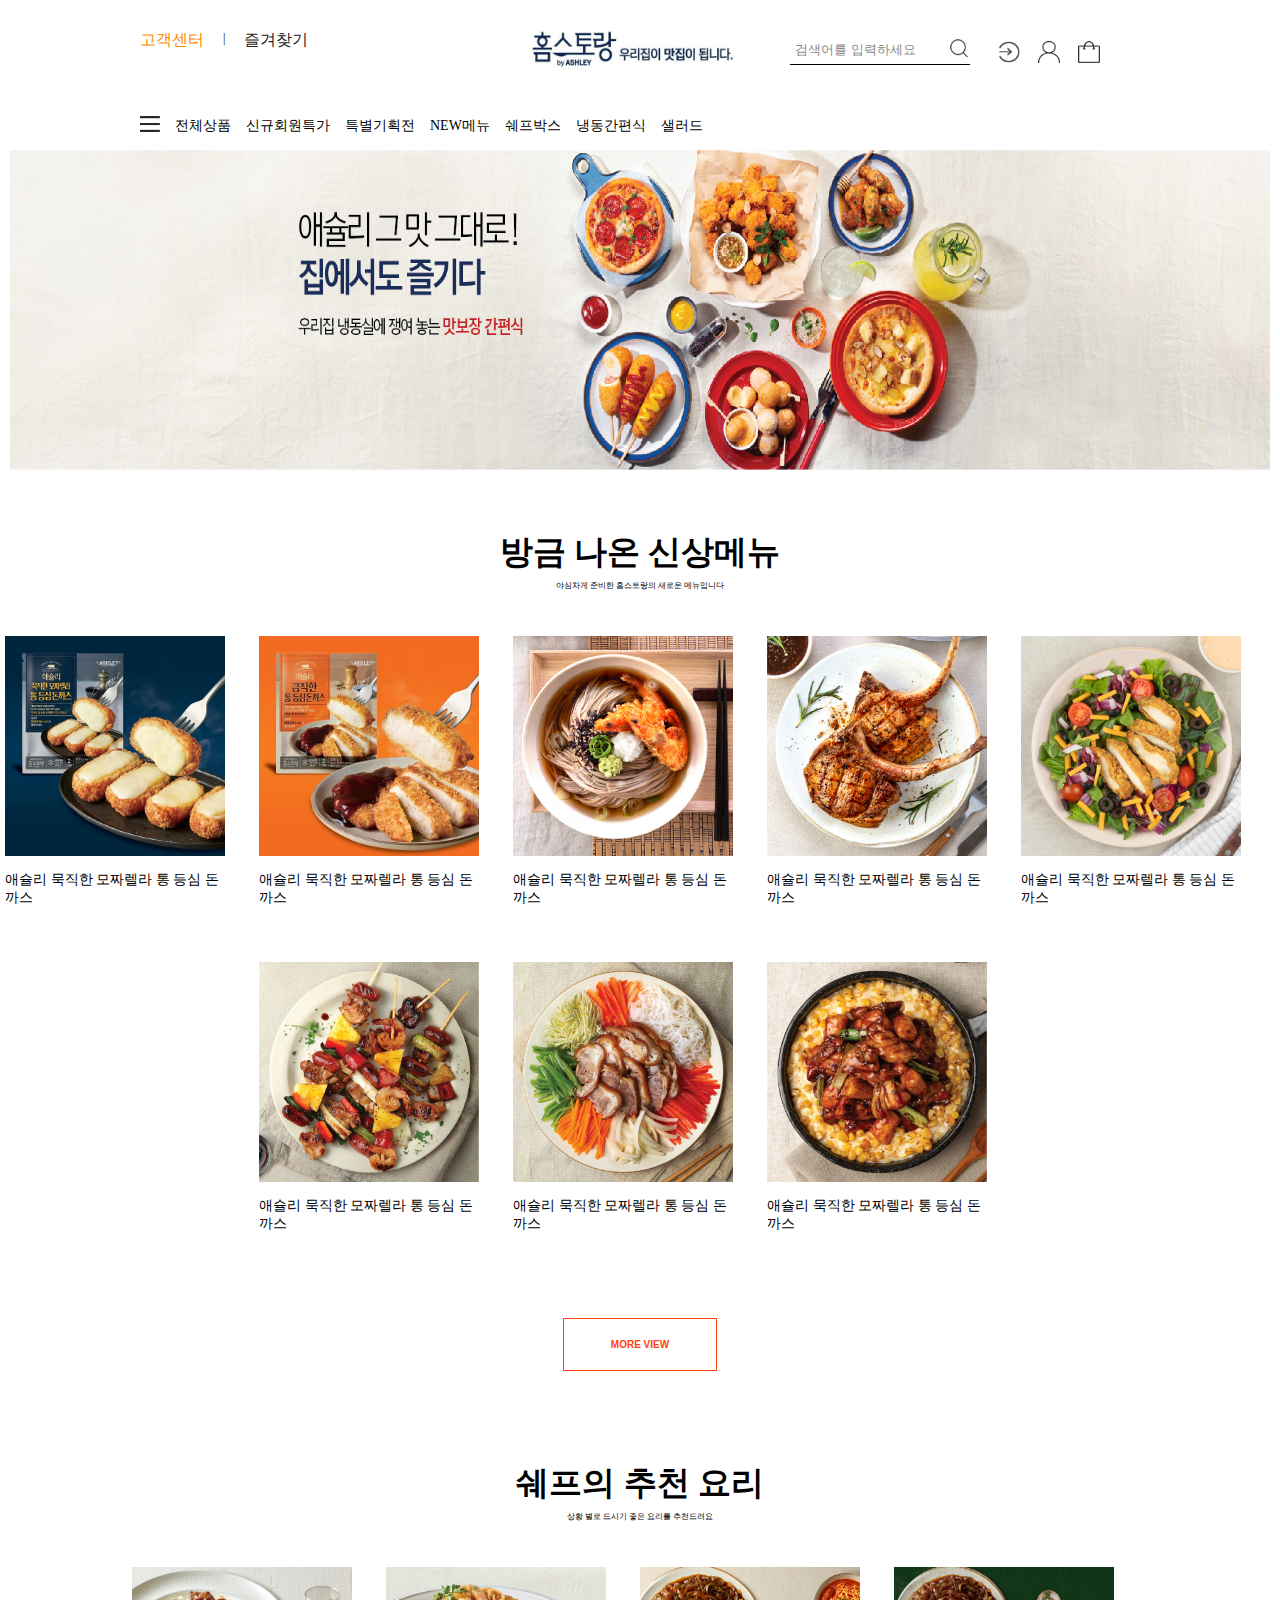
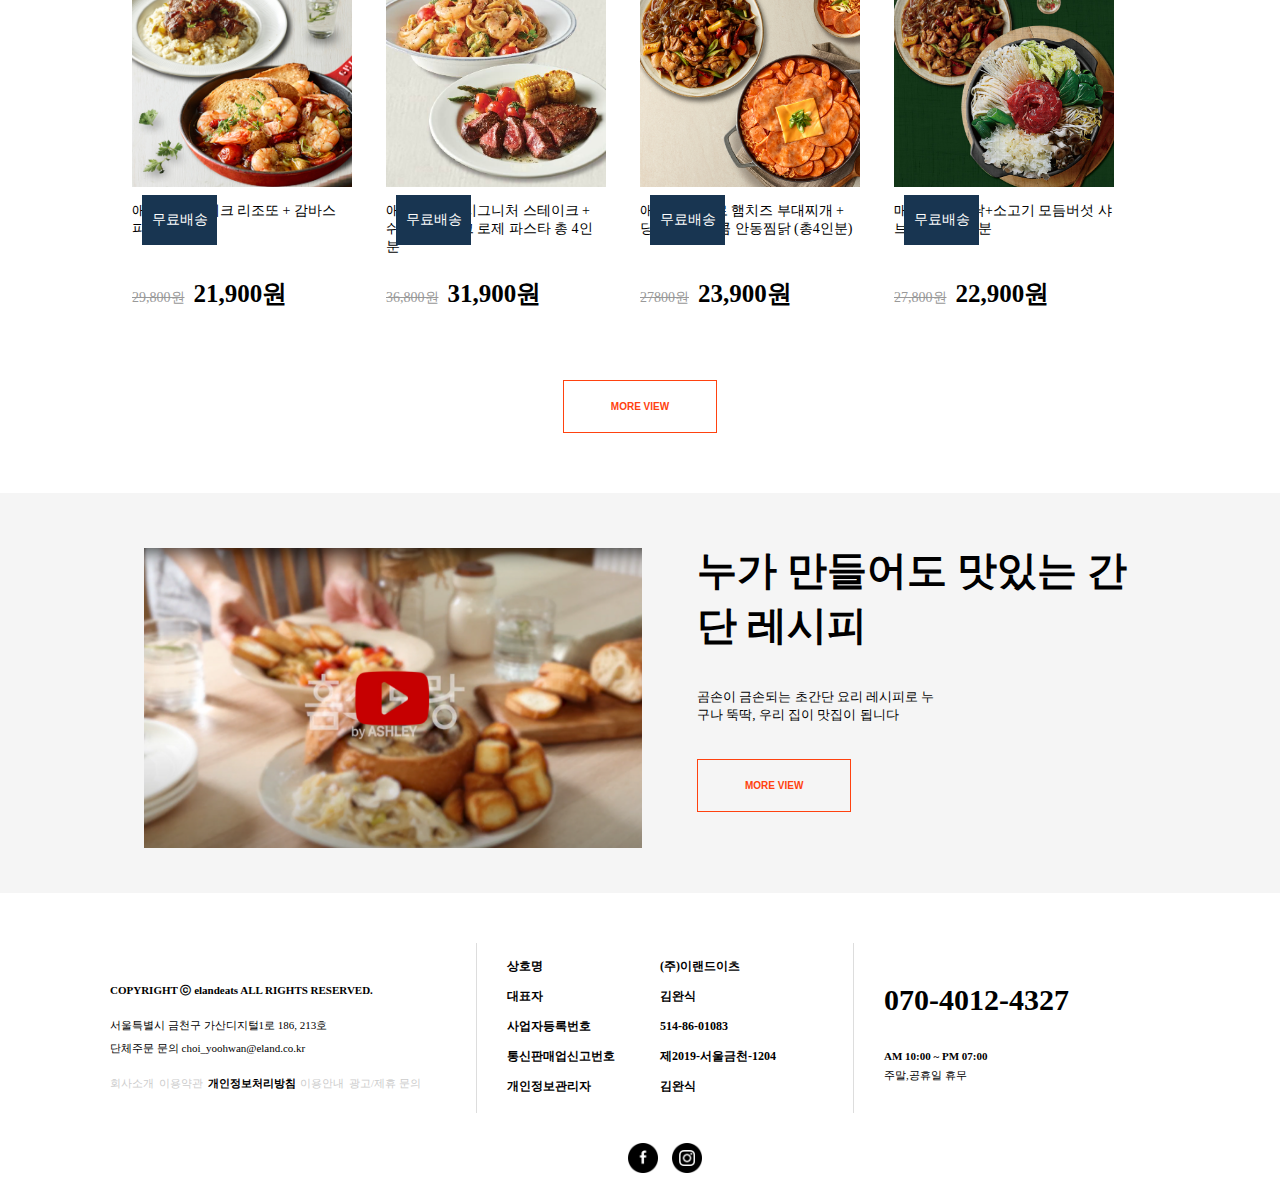
==== index.html @ 01da12c4 "홈스토랑 포트폴리오" ====
<!DOCTYPE html>
<html lang="ko">

<head>
	<meta charset="UTF-8">
	<title>Document</title>
	<link rel="stylesheet" href="css/style_Common.css">
	<link rel="stylesheet" href="css/style_index.css">
	<script src="https://ajax.googleapis.com/ajax/libs/jquery/3.5.1/jquery.min.js"></script>
	<script src="script/script_index.js"></script>
</head>

<body>
	<div id="wrap">
		<header id="header">
			<div id="header_top">
				<div id="header_top_lnb">
					<ul id="mainMenu">
						<li id="mainLi"><a href="#" class="selected">고객센터</a>
							<ul class="subMenu">
								<li class="subLi">공지사항</li>
								<li class="subLi">EVENT</li>
								<li class="subLi">상품문의</li>
								<li class="subLi">상품후기</li>
								<li class="subLi">자주묻는질문</li>
								<li class="subLi">1:1문의하기</li>
							</ul>
						</li>
						<li id="mainLi">|</li>
						<li id="mainLi"><a href="#">즐겨찾기</a></li>
					</ul>
				</div> <!-- div#header_top_lnb -->
				<div id="heaaderLogo">
					<img src="images/LogoImage.jpg" alt="로고이미지" width="210" height="40">
				</div> <!-- div#heaaderLogo -->
				<div id="headerLoginArea">
					<ul>
						<li>
							<input type="text" placeholder="검색어를 입력하세요">
							<img src="images/ico_search2.png" alt="헤더검색아이콘" width="22" height="22">
						</li>
						<li>
							<img src="images/login.png" alt="" width="22" height="22">
						</li>
						<li>
							<img src="images/icon_my.png" alt="" width="22" height="22">
						</li>
						<li>
							<img src="images/icon_cart.png" alt="" width="22" height="22">
						</li>
					</ul>
				</div> <!-- div#headeriLoginArea -->
			</div> <!-- div#header_top -->

			<nav id="header_gnb">
				<ul>
					<li>
						<img src="images/allmenu.png" alt="전체메뉴아이콘" width="20">
					</li>
					<li>전체상품</li>
					<li>신규회원특가</li>
					<li>특별기획전</li>
					<li>NEW메뉴</li>
					<li>쉐프박스</li>
					<li>냉동간편식</li>
					<li>샐러드</li>
				</ul>
			</nav> <!-- nav#header_gnb -->
		</header> <!-- header#header -->

		<main id="main">
			<div id="slideshow">
				<div id="shuttleFrame">
					<a href="#">
						<img src="images/imageSlide_1.jpg" alt="이미지슬라이드1" width="1260" height="320">
					</a>
					<a href="#">
						<img src="images/imageSlide_2.jpg" alt="이미지슬라이드2" width="1260" height="320">
					</a>
					<a href="#">
						<img src="images/imageSlide_3.jpg" alt="이미지슬라이드3" width="1260" height="320">
					</a>
					<a href="#">
						<img src="images/imageSlide_4.jpg" alt="이미지슬라이드4" width="1260" height="320">
					</a>
				</div>
			</div> <!-- div#imageSlide -->

			<div id="newMenu">
				<div class="newMenu_Txt">
					<div>방금 나온 신상메뉴</div>
					<div>야심차게 준비한 홈스토랑의 새로운 메뉴입니다</div>
				</div>
				<div id="newMenuList">
					<div id="newMenuArticle">
						<img src="images/newMenuList_1.jpg" alt="신상메뉴리미지1" width="220">
						<div>애슐리 묵직한 모짜렐라 통 등심 돈까스</div>
						<div></div>
					</div>
					<div id="newMenuArticle">
						<img src="images/newMenuList_2.jpg" alt="신상메뉴리미지2" width="220">
						<div>애슐리 묵직한 모짜렐라 통 등심 돈까스</div>
						<div></div>
					</div>
					<div id="newMenuArticle">
						<img src="images/newMenuList_3.jpg" alt="신상메뉴리미지3" width="220">
						<div>애슐리 묵직한 모짜렐라 통 등심 돈까스</div>
						<div></div>
					</div>
					<div id="newMenuArticle">
						<img src="images/newMenuList_4.jpg" alt="신상메뉴리미지4" width="220">
						<div>애슐리 묵직한 모짜렐라 통 등심 돈까스</div>
						<div></div>
					</div>
					<div id="newMenuArticle">
						<img src="images/newMenuList_5.jpg" alt="신상메뉴리미지5" width="220">
						<div>애슐리 묵직한 모짜렐라 통 등심 돈까스</div>
						<div></div>
					</div>
					<div id="newMenuArticle">
						<img src="images/newMenuList_6.jpg" alt="신상메뉴리미지6" width="220">
						<div>애슐리 묵직한 모짜렐라 통 등심 돈까스</div>
						<div></div>
					</div>
					<div id="newMenuArticle">
						<img src="images/newMenuList_7.jpg" alt="신상메뉴리미지7" width="220">
						<div>애슐리 묵직한 모짜렐라 통 등심 돈까스</div>
						<div></div>
					</div>
					<div id="newMenuArticle">
						<img src="images/newMenuList_8.jpg" alt="신상메뉴리미지8" width="220">
						<div>애슐리 묵직한 모짜렐라 통 등심 돈까스</div>
						<div></div>
					</div>
				</div> <!-- div#newMenuList -->
				<div>
					<button>MORE VIEW</button>
				</div>
			</div> <!-- div#newMenu -->

			<div id="recomendMenu">
				<div id="recomendTxt">
					<div>쉐프의 추천 요리</div>
					<div>상황 별로 드시기 좋은 요리를 추천드려요</div>
				</div>
				<div id="recomendMenuList">
					<div id="recomendArticle">
						<img src="images/recomendMenu_1.jpg" alt="추천메뉴리스트1" width="220">
						<div>
							애슐리 스테이크 리조또 + 감바스 피칸테 4인분
							<span>무료배송</span>
						</div>
						<span class="orgprice">29,800원</span>
						<span class="saleprice">21,900원</span>
					</div>
					<div id="recomendArticle">
						<img src="images/recomendMenu_2.jpg" alt="추천메뉴리스트2" width="220">
						<div>
							애슐리 퀸즈 시그니처 스테이크 + 쉬림프 비스크 로제 파스타 총 4인분
							<span>무료배송</span>
						</div>
						<span class="orgprice">36,800원</span>
						<span class="saleprice">31,900원</span>
					</div>
					<div id="recomendArticle">
						<img src="images/recomendMenu_3.jpg" alt="추천메뉴리스트3" width="220">
						<div>
							애슐리 콰트로 햄치즈 부대찌개 + 당면 듬뿍 매콤 안동찜닭 (총4인분)
							<span>무료배송</span>
						</div>
						<span class="orgprice">27800원</span>
						<span class="saleprice">23,900원</span>
					</div>
					<div id="recomendArticle">
						<img src="images/recomendMenu_4.jpg" alt="추천메뉴리스트4" width="220">
						<div>
							매콤 안동 찜닭+소고기 모듬버섯 샤브샤브 총 4인분
							<span>무료배송</span>
						</div>
						<span class="orgprice">27,800원</span>
						<span class="saleprice">22,900원</span>
					</div>
				</div>
				<div>
					<button>MORE VIEW</button>
				</div>
			</div>
			<!--div#recomendMenu -->

			<div id="video">
				<span>
					<img src="images/videoImage.PNG" alt="" width="498" height="300">
				</span>
				<span>
					<div>누가 만들어도 맛있는 간단 레시피</div>
					<div>
						곰손이 금손되는 초간단 요리 레시피로 누구나 뚝딱, 우리 집이 맛집이 됩니다
					</div>
					<div>
						<button>MORE VIEW</button>
					</div>
				</span>
			</div>
		</main> <!-- main#main -->

		<footer id="footer">
			<div id="footer_top">
				<div>
					<ul>
						<li>COPYRIGHT ⓒ elandeats ALL RIGHTS RESERVED.</li>
						<li>서울특별시 금천구 가산디지털1로 186, 213호</li>
						<li>단체주문 문의 choi_yoohwan@eland.co.kr</li>
						<li>
							<span>회사소개</span>
							<span>이용약관</span>
							<span class="selected">개인정보처리방침</span>
							<span>이용안내</span>
							<span>광고/제휴 문의</span>
						</li>
					</ul>
				</div>
				<div>
					<ul>
						<li>
							<span>상호명</span>
							<span>(주)이랜드이츠</span>
						</li>
						<li>
							<span>대표자</span>
							<span>김완식</span>
						</li>
						<li>
							<span>사업자등록번호</span>
							<span>514-86-01083</span>
						</li>
						<li>
							<span>통신판매업신고번호</span>
							<span>제2019-서울금천-1204</span>
						</li>
						<li>
							<span>개인정보관리자</span>
							<span>김완식</span>
						</li>
					</ul>
				</div>
				<div>
					<ul>
						<li>
							070-4012-4327
						</li>
						<li>AM 10:00 ~ PM 07:00</li>
						<li>주말,공휴일 휴무</li>
					</ul>
				</div>
			</div>
			<div id="footer_bottom">
				<img src="images/icon_facebook.png" alt="" width="30">
				<img src="images/icon_insta.png" alt="" width="30">
			</div>
		</footer> <!-- footer#footer -->
	</div>
</body>

</html>
---- css/style_Common.css ----
@charset "UTF-8";

/* Reset 시작 */
* {
	color: #000;
	padding: 0;
	margin: 0;
	box-sizing: border-box;
}
a 				      {  text-decoration: none;  }
a:link 			     {  color: #222;  }
a:visited 			{  color: #222;  }
a:hover 			{  color: #222;  }
a:active 		  	 {  color: #222;  }
img 				  {  vertical-align: middle;  }
ul 						{  list-style: none; }
/* Reset 끝 */

/* header#header 시작 */
header#header {
	width: 1000px;
	height: 150px;
	margin: 0 auto;
}
	/* div#header_top 시작 */
div#header_top {
	height: 95px;
	display: flex;
}
		/* div#header_top_lnb 시작 */
div#header_top_lnb {
	width: 390px;
}
ul#mainMenu {
	margin-top: 30px;
	position: relative;
}
li#mainLi {
	float: left;
	padding-bottom: 8px;
}
li#mianLi:not(:nth-child(2)) {
	cursor: pointer;
}
li#mainLi a.selected {
	color: #f80;
}
li#mainLi:nth-child(2) {
	font-size: 12px;
	position: relative;
	top: 1px;
}
li#mainLi a {
	height: 30px;
	display: inline-block;
}
li#mainLi:first-child a {
	padding-right: 19px;
}
li#mainLi:last-child a {
	padding-left: 19px;
}
ul.subMenu {
	font-size: 12px;
	border: 1px solid #ddd;
	padding: 0 12px 0 12px;
	position: absolute;
	top: 30px;
	left: -10px;
	z-index: 100;
	background-color: #fff;
	display: none;
}
.subLi {
	padding-bottom: 13px;
	cursor: pointer;
}
.subLi:first-child {
	padding-top: 11px;
}
.subLi:hover {
	color: #f80;
}
		/* div#header_top_lnb 끝 */

		/* div#headerLogo 시작 */
#header_top>div#heaaderLogo {
	width: 210px;
	height: 95px;
	text-align: center;
	line-height: 95px;
}
		/* div#headerLogo 끝 */

		/* div#headerLoginArea 시작 */
div#headerLoginArea {
	flex: 1;
	padding-left: 50px;
}
div#headerLoginArea ul {
	margin-top: 35px;
}
div#headerLoginArea ul li {
	float: left;
}
div#headerLoginArea ul li:first-child {
	width: 180px;
	height: 30px;
	margin-right: 10px;
	position: relative;
}
div#headerLoginArea ul li:not(:first-child) {
	width: 40px;
	height: 30px;
	text-align: center;
	line-height: 20px;
	position: relative;
	top: 4px;
}
div#headerLoginArea input {
	width: 180px;
	height: 30px;
	border: none;
	border-bottom: 1px solid #000;
	padding: 5px;
	outline: none;
}
::placeholder {
	color: #888;
}
div#headerLoginArea img {
	position: absolute;
	right: 0;
	top: 2px;
}
		/* div#headerLoginArea 끝 */

	/* div#header_top 끝 */

	/* nav#header_gnb 시작 */
nav#header_gnb ul {
	margin-top: 20px;
}
nav#header_gnb li {
	font-size: 14px;
	float: left;
	padding-right: 15px;
	cursor: pointer;
}
nav#header_gnb li:hover{
	color: #ff420f;
}
nav#header_gnb li:not(:first-child) {
	position: relative;
	top: 2px;
}
	/* nav#header_gnb 끝 */

/* header#header 끝 */

/* footer#footer 시작 */
footer#footer {
	height: 300px;
	padding: 50px 50px 50px 110px;
}
#footer_top {
	display: flex;
}
#footer_top>div{
	font-size: 11px;
	flex:1;
	height: 170px;
	border: none;
	padding-top: 40px;
}
#footer_top>div:first-child {
	border-right: 1px solid #ddd;
	padding-right: 20px;
}
#footer_top>div:first-child ul li {
	margin-bottom: 8px;
}
#footer_top>div:first-child ul li:first-child {
	font-weight: bold;
}
#footer_top>div:first-child ul li span {
	color: #ccc;
	margin-right: 2px;
}
#footer_top>div:first-child ul li span.selected {
	font-weight: bold;
	color: #000;
}
#footer_top>div:first-child ul li:first-child {
	margin-bottom: 20px;
}
#footer_top>div:first-child ul li:last-child {
	margin-top: 20px;
}
#footer_top>div:nth-child(2) {
	font-size: 12px;
	font-weight: bold;
	padding: 15px 0px 10px 30px;
	border-right: 1px solid #ddd;
}
#footer_top>div:nth-child(2) li {
	margin-bottom: 13px;
}
#footer_top>div:nth-child(2) li span:first-child {
	width: 150px;
	display: inline-block;
}
#footer_top>div:last-child {
	padding-left: 30px;
}
#footer_top>div:last-child li:first-child {
	font-weight: bold;
	font-size: 30px;
	margin-bottom: 33px;
}
#footer_top>div:last-child li:nth-child(2) {
	font-weight: bold;
	margin-bottom: 6px;
}
div#footer_bottom {
	text-align: center;
	padding-top: 30px;
}
div#footer_bottom img {
	margin-right: 10px;
}
/* footer#footer 끝 */
---- css/style_index.css ----
@charset "UTF-8";

/* Reset 시작 */
* {
	color: #000;
	padding: 0;
	margin: 0;
	box-sizing: border-box;
}
a 				      {  text-decoration: none;  }
a:link 			     {  color: #222;  }
a:visited 			{  color: #222;  }
a:hover 			{  color: #222;  }
a:active 		  	 {  color: #222;  }
img 				  {  vertical-align: middle;  }
ul 						{  list-style: none;  }
/* Reset 끝 */

/* main#main 시작 */

	/* div#slideshow 시작 */
div#slideshow {
	width: 1260px;
	height: 320px;
	overflow: hidden;
	margin: 0 auto;
	position: relative;
	z-index: 1;
}
div#shuttleFrame {
	width: 5098px;
	height: 320px;
}
div#slideshow a {
	float: left;
}
	/* div#slideshow 끝 */

	/* div#newMenu 시작 */
div#newMenu>div.newMenu_Txt {
	text-align: center;
	padding: 60px 0 30px 0;
}
div.newMenu_Txt>div:first-child {
	font-size: 33px;
	font-weight: bold;
	margin-bottom: 5px;
}
div.newMenu_Txt>div:last-child {
	font-size: 8px;
	margin-bottom: 15px;
}
div#newMenuList {
	display: -webkit-flex;
	display: -moz-flex;
	display: -ms-flex;
	display: -o-flex;
	display: flex;
	justify-content: center;
	flex-wrap: wrap;
}
div#newMenuArticle {
	width: 220px;
	margin-right: 34px;
	margin-bottom: 40px;
}
div#newMenuArticle div:nth-child(2) {
	width: 220px;
	font-size: 14px;
	padding: 15px 0 15px 0;
}
div#newMenu>div:last-child {
	text-align: center;
	padding: 30px 0 30px 0;
}
div#newMenu>div:last-child button {
	font-size: 10px;
	font-weight: bold;
	color: #ff420f;
	background-color: #fff;
	border: 1px solid #ff420f;
	padding: 20px 47px 20px 47px;
}
	/* div#newMenu 끝 */

	/* div#recomendMenu 시작 */
div#recomendMenu>div#recomendTxt {
	text-align: center;
	padding: 60px 0 30px 0;
}
div#recomendTxt>div:first-child {
	font-size: 33px;
	font-weight: bold;
	margin-bottom: 5px;
}
div#recomendTxt>div:last-child {
	font-size: 8px;
	margin-bottom: 15px;
}
div#recomendMenuList {
	display: -webkit-flex;
	display: -moz-flex;
	display: -ms-flex;
	display: -o-flex;
	display: flex;
	justify-content: center;
	flex-wrap: wrap;
}
div#recomendArticle {
	width: 220px;
	margin-right: 34px;
	margin-bottom: 40px;
}
div#recomendArticle div:nth-child(2) {
	width: 220px;
	height: 90px;
	font-size: 14px;
	padding: 15px 0 15px 0;
	position: relative;
}
div#recomendArticle div:nth-child(2) span {
	width: 75px;
	height: 50px;
	line-height: 50px;
	color: #fff;
	text-align: center;
	background-color: #183551;
	display: inline-block;
	position: absolute;
	left: 10px;
	top: 8px;
}
div#recomendArticle span.orgprice {
	color: #999;
	font-size: 14px;
	text-decoration: line-through;
	margin-right: 5px;
}
div#recomendArticle span.saleprice {
	font-size: 25px;
	font-weight: bold;
}
div#recomendMenu>div:last-child {
	text-align: center;
	padding: 30px 0 30px 0;
}
div#recomendMenu>div:last-child button {
	font-size: 10px;
	font-weight: bold;
	color: #ff420f;
	background-color: #fff;
	border: 1px solid #ff420f;
	padding: 20px 47px 20px 47px;
}
	/* div#recomendMenu 끝 */

	/* div#video 시작 */
div#video {
	width: 100%;
	height: 400px;
	margin-top: 30px;
	text-align: center;
	background-color: #f5f5f5;
}
div#video>span:first-child {
	width: 500px;
	height: 300px;
	display: inline-block;
	position: relative;
	top: -37px;
	cursor: pointer;
}
div#video>span:nth-child(2) {
	width: 440px;
	height: 300px;
	display: inline-block;
	position: relative;
	top: 50px;
	margin-left: 50px;
}
div#video>span:nth-child(2)>div {
	text-align: left;
}
div#video>span:nth-child(2)>div:not(:last-child) {
	padding-bottom: 35px;
}
div#video>span:nth-child(2)>div:first-child {
	font-size: 40px;
	font-weight: bold;
}
div#video>span:nth-child(2)>div:nth-child(2) {
	width: 240px;
	font-size: 13px;
}
div#video>span:nth-child(2) button {
	font-size: 10px;
	font-weight: bold;
	color: #ff420f;
	background-color: #f5f5f5;
	border: 1px solid #ff420f;
	padding: 20px 47px 20px 47px;
}
	/* div#video 끝 */

/* main#main 끝 */
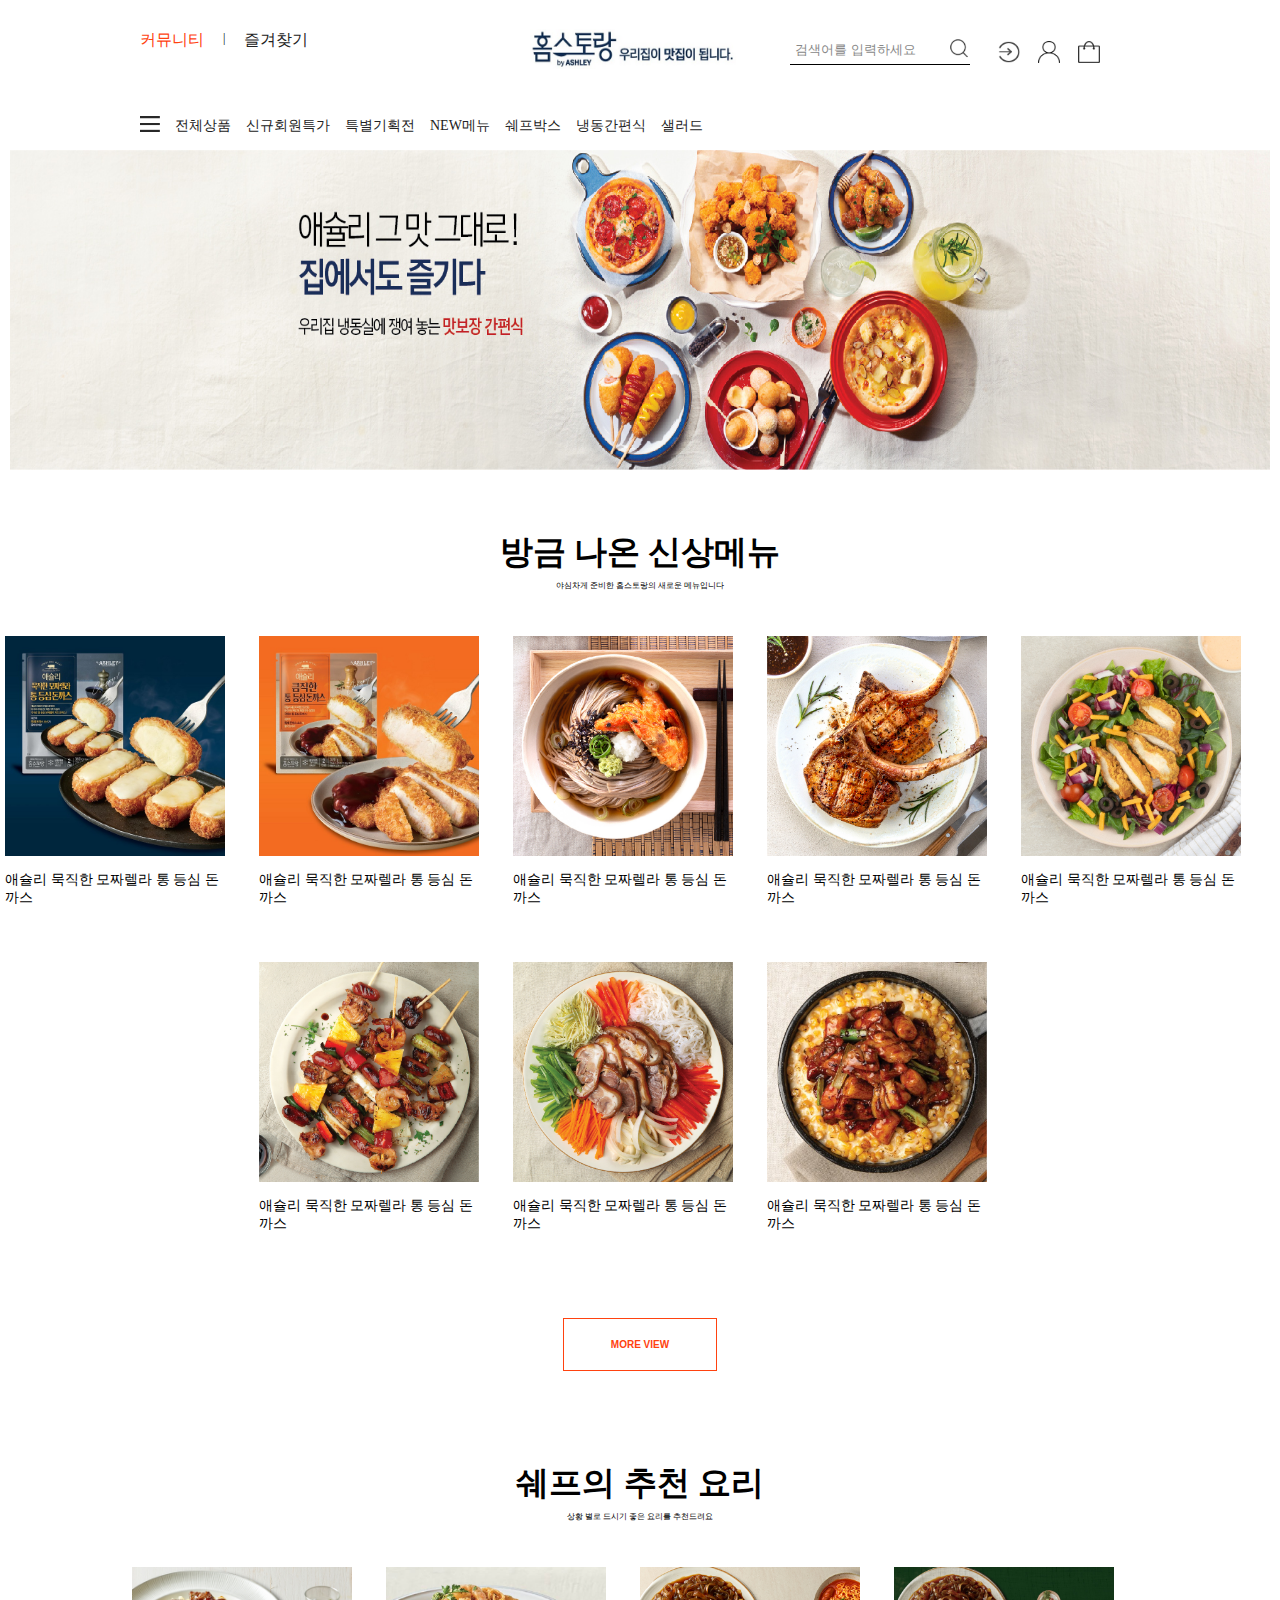
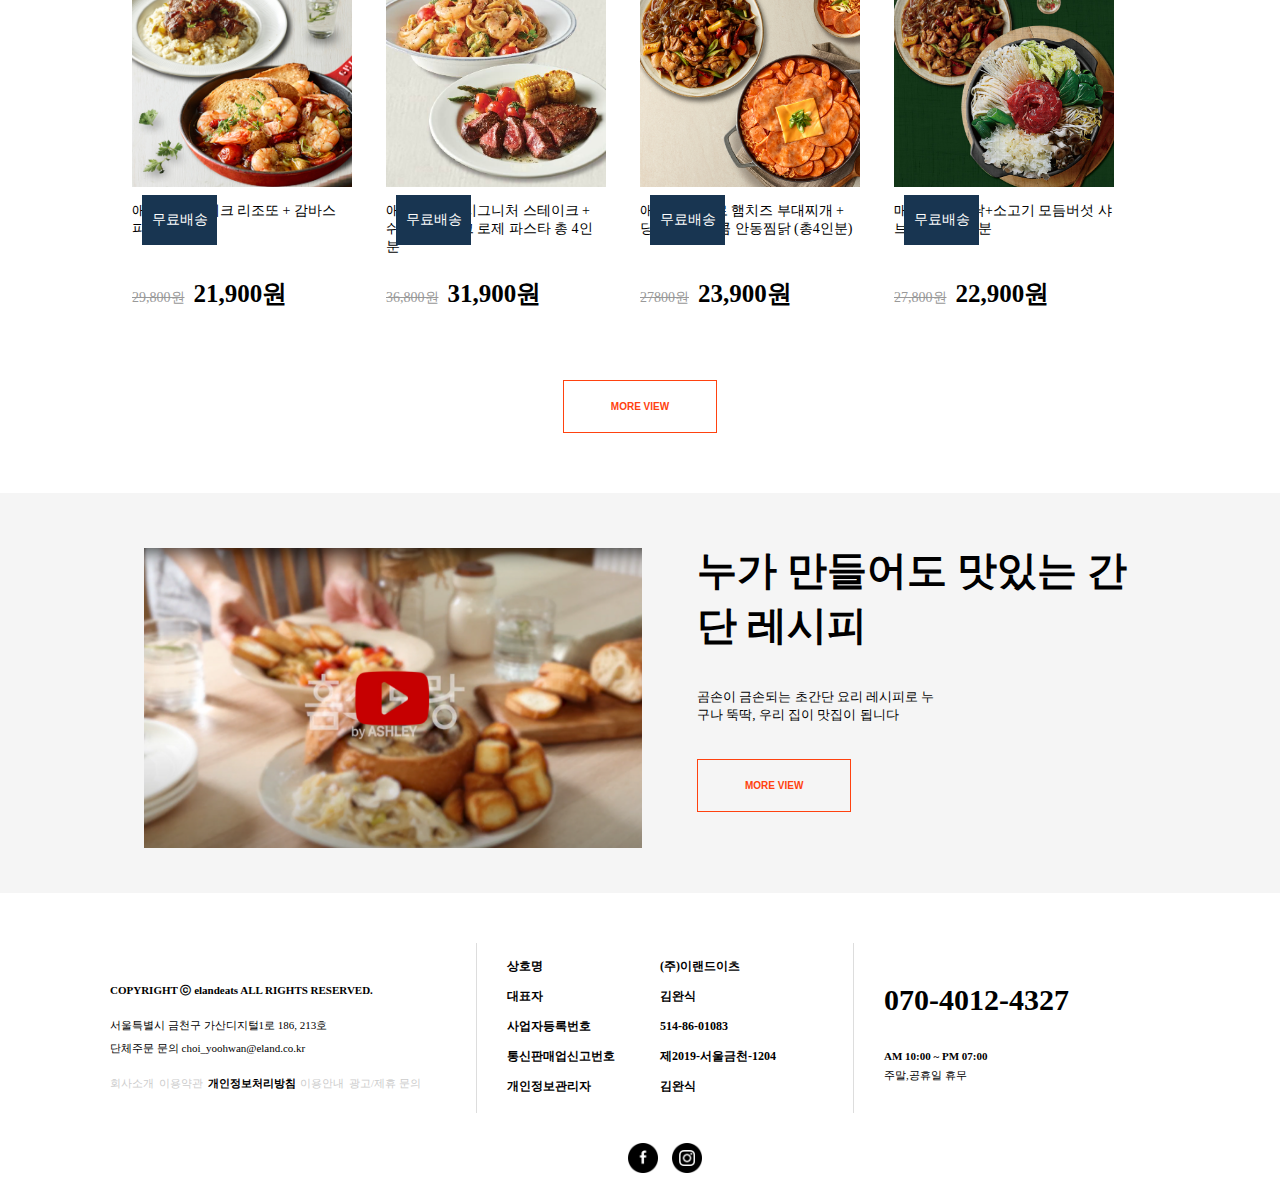
==== commit 6a260e5c: "홈스토랑 포트폴리오" ====
--- a/index.html
+++ b/index.html
@@ -7,6 +7,7 @@
 	<link rel="stylesheet" href="css/style_Common.css">
 	<link rel="stylesheet" href="css/style_index.css">
 	<script src="https://ajax.googleapis.com/ajax/libs/jquery/3.5.1/jquery.min.js"></script>
+	<script src="script/script_Common.js"></script>
 	<script src="script/script_index.js"></script>
 </head>
 
@@ -16,7 +17,7 @@
 			<div id="header_top">
 				<div id="header_top_lnb">
 					<ul id="mainMenu">
-						<li id="mainLi"><a href="#" class="selected">고객센터</a>
+						<li id="mainLi"><a href="#" class="selected">커뮤니티</a>
 							<ul class="subMenu">
 								<li class="subLi">공지사항</li>
 								<li class="subLi">EVENT</li>
@@ -31,7 +32,7 @@
 					</ul>
 				</div> <!-- div#header_top_lnb -->
 				<div id="heaaderLogo">
-					<img src="images/LogoImage.jpg" alt="로고이미지" width="210" height="40">
+					<a href="index.html"><img src="images/LogoImage.jpg" alt="로고이미지" width="210" height="40"></a>
 				</div> <!-- div#heaaderLogo -->
 				<div id="headerLoginArea">
 					<ul>
@@ -56,14 +57,24 @@
 				<ul>
 					<li>
 						<img src="images/allmenu.png" alt="전체메뉴아이콘" width="20">
+						<ul class="gnb_subMenu">
+							<li class="gnb_subLi"><a href="wholeMenu.html">전체상품</a></li>
+							<li class="gnb_subLi"><a href="#">신규회원특가</a></li>
+							<li class="gnb_subLi"><a href="#">특별기획전</a></li>
+							<li class="gnb_subLi"><a href="#">NEW 메뉴</a></li>
+							<li class="gnb_subLi"><a href="#">쉐프박스</a></li>
+							<li class="gnb_subLi"><a href="#">냉동간편식</a></li>
+							<li class="gnb_subLi"><a href="#">샐러드</a></li>
+							<li class="gnb_subLi"><a href="#">커뮤니티</a></li>
+						</ul>
 					</li>
-					<li>전체상품</li>
-					<li>신규회원특가</li>
-					<li>특별기획전</li>
-					<li>NEW메뉴</li>
-					<li>쉐프박스</li>
-					<li>냉동간편식</li>
-					<li>샐러드</li>
+					<li><a href="wholeMenu.html">전체상품</a></li>
+					<li><a href="#">신규회원특가</a></li>
+					<li><a href="#">특별기획전</a></li>
+					<li><a href="#">NEW메뉴</a></li>
+					<li><a href="#">쉐프박스</a></li>
+					<li><a href="#">냉동간편식</a></li>
+					<li><a href="#">샐러드</a></li>
 				</ul>
 			</nav> <!-- nav#header_gnb -->
 		</header> <!-- header#header -->
@@ -258,7 +269,7 @@
 				<img src="images/icon_insta.png" alt="" width="30">
 			</div>
 		</footer> <!-- footer#footer -->
-	</div>
+	</div>		<!-- div#wrap -->
 </body>
 
 </html>
--- a/css/style_Common.css
+++ b/css/style_Common.css
@@ -43,7 +43,7 @@
 	cursor: pointer;
 }
 li#mainLi a.selected {
-	color: #f80;
+	color: #ff420f;
 }
 li#mainLi:nth-child(2) {
 	font-size: 12px;
@@ -79,7 +79,7 @@
 	padding-top: 11px;
 }
 .subLi:hover {
-	color: #f80;
+	color: #ff420f;
 }
 		/* div#header_top_lnb 끝 */
 
@@ -141,18 +141,41 @@
 nav#header_gnb ul {
 	margin-top: 20px;
 }
-nav#header_gnb li {
+nav#header_gnb>ul>li {
 	font-size: 14px;
 	float: left;
 	padding-right: 15px;
 	cursor: pointer;
-}
-nav#header_gnb li:hover{
+	position: relative;
+	padding-bottom: 15px;
+}
+nav#header_gnb>ul>li:first-child {
+	width: 25px;
+	margin-right: 10px;
+}
+nav#header_gnb li a:hover{
 	color: #ff420f;
 }
 nav#header_gnb li:not(:first-child) {
 	position: relative;
 	top: 2px;
+}
+ul.gnb_subMenu {
+	border-top: 1px solid #ccc;
+	position: absolute;
+	top: 15px;
+	left: 0;
+	z-index: 100;
+	background-color: #fff;
+	display: none;
+}
+ul.gnb_subMenu li.gnb_subLi {
+	font-size: 13px !important;
+	width: 350px;
+	padding: 14px 14px 14px 20px;
+}
+li.gnb_subLi:hover {
+	background-color: rgba(238, 238, 238, 0.48);
 }
 	/* nav#header_gnb 끝 */
 
